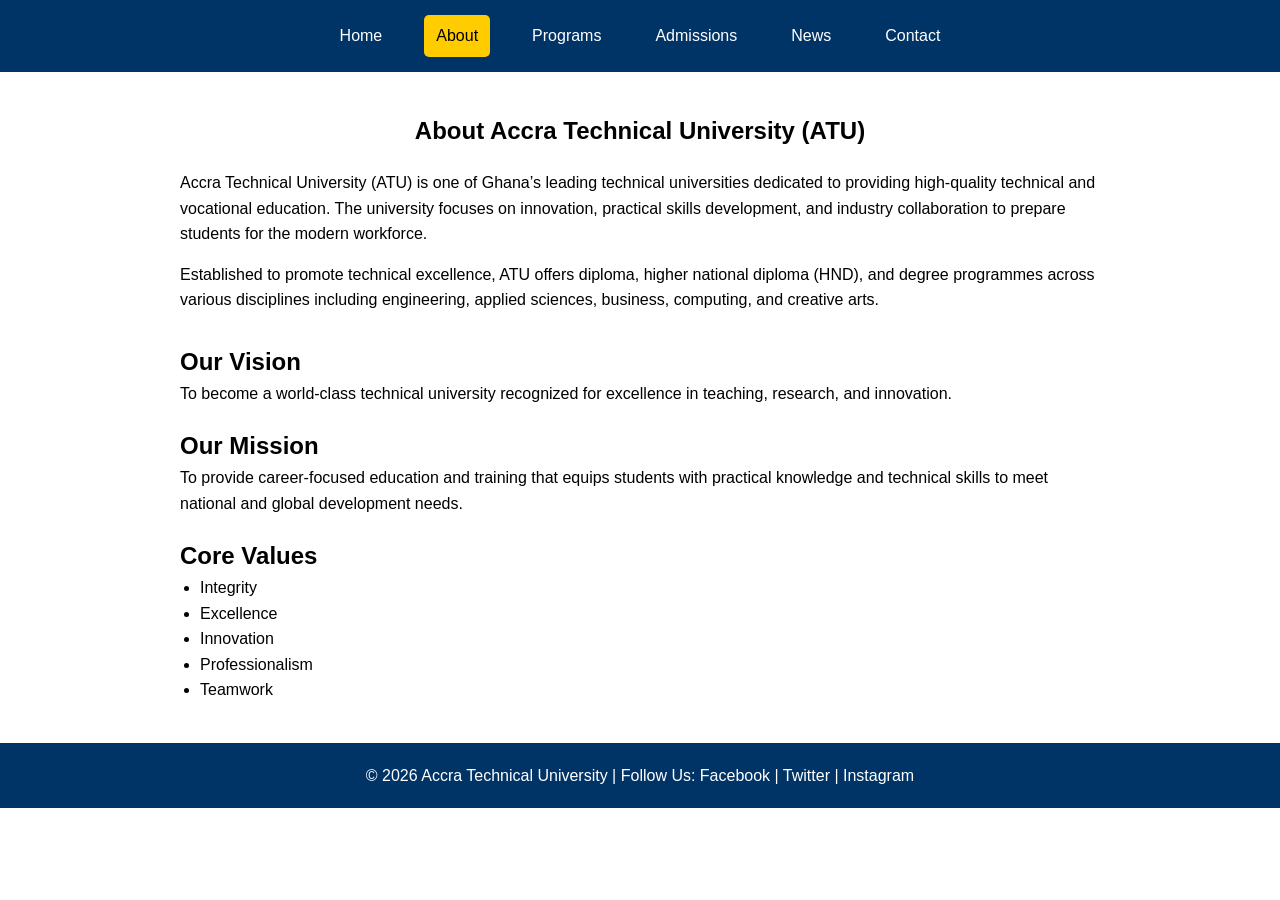
==== about.html @ e80a1d53 "Initial commit: ATU Web Project" ====
<!DOCTYPE html>
<html lang="en">
<head>
    <meta charset="UTF-8">
    <title>About ATU</title>
    <link rel="stylesheet" href="css/style.css">
</head>
<body>

<!-- ================= NAVIGATION ================= -->
<nav>
    <a href="index.html">Home</a>
    <a href="about.html" class="active">About</a>
    <a href="programs.html">Programs</a>
    <a href="admission.html">Admissions</a>
    <a href="news.html">News</a>
    <a href="contact.html">Contact</a>
</nav>

<!-- ================= ABOUT SECTION ================= -->
<section style="padding:40px; max-width:1000px; margin:auto;">

    <h1 style="text-align:center; margin-bottom:20px;">
        About Accra Technical University (ATU)
    </h1>

    <p style="margin-bottom:15px;">
        Accra Technical University (ATU) is one of Ghana’s leading 
        technical universities dedicated to providing high-quality 
        technical and vocational education. The university focuses 
        on innovation, practical skills development, and industry 
        collaboration to prepare students for the modern workforce.
    </p>

    <p style="margin-bottom:15px;">
        Established to promote technical excellence, ATU offers 
        diploma, higher national diploma (HND), and degree programmes 
        across various disciplines including engineering, applied sciences, 
        business, computing, and creative arts.
    </p>

    <h2 style="margin-top:30px;">Our Vision</h2>
    <p style="margin-bottom:15px;">
        To become a world-class technical university recognized for 
        excellence in teaching, research, and innovation.
    </p>

    <h2 style="margin-top:20px;">Our Mission</h2>
    <p style="margin-bottom:15px;">
        To provide career-focused education and training that 
        equips students with practical knowledge and technical skills 
        to meet national and global development needs.
    </p>

    <h2 style="margin-top:20px;">Core Values</h2>
    <ul style="margin-left:20px;">
        <li>Integrity</li>
        <li>Excellence</li>
        <li>Innovation</li>
        <li>Professionalism</li>
        <li>Teamwork</li>
    </ul>

</section>

<!-- ================= FOOTER ================= -->
<footer>
    <p>© 2026 Accra Technical University | Follow Us: Facebook | Twitter | Instagram</p>
</footer>

<script src="js/script.js"></script>

</body>
</html>
---- css/style.css ----
* {
    margin: 0;
    padding: 0;
    box-sizing: border-box;
    font-family: Arial, sans-serif;
  }
  
  body {
    line-height: 1.6;
  }

  .university-header {
    text-align: center;       
    color: #0d4075;           
    font-size: 2rem;         
    font-weight: bold;        
    margin: 15px 0;           
    font-family: Arial, sans-serif; 
    margin-bottom: 0px;
  }

  .university-motto {
    text-align: center;       
    color: #333;              
    font-size: 1.2rem;        
    font-style: italic;       
    margin-bottom: 20px;      
    font-family: Georgia, serif; 
    color: #ffcc00;
  
  }
  
  /* NAVIGATION */
  nav {
    background: #003366;
    padding: 15px;
    display: flex;
    justify-content: center;
    flex-wrap: wrap;
  }
  
  nav a {
    color: white;
    text-decoration: none;
    margin: 0 15px;
    padding: 8px 12px;
  }
  
  nav a.active,
  nav a:hover {
    background: #ffcc00;
    color: black;
    border-radius: 5px;
  }

  .navbar {
    display: flex;
    align-items: center;
    justify-content: space-between;  /* left logo, links container, right logo */
    padding: 10px 20px;
    background-color: #FFD;          /* example background */
    box-shadow: 0 2px 6px rgba(0,0,0,0.1);
  }
  
  
  .nav-logo {
    height: 50px;              /* size of the logo */
    pointer-events: none;      /* prevents hover/click effects */
  }

  
  /* HERO */
  /* Container */
.hero-slider {
  position: relative;
  width: 100%;
  height: 500px;           /* adjust as needed */
  overflow: hidden;
}

/* All slides stacked on top of each other */
.slide {
  position: absolute;
  width: 100%;
  height: 100%;
  opacity: 0;
  transition: opacity 2s ease-in-out;  /* smooth fade */
}

/* The active slide is visible */
.slide.active {
  opacity: 1;
  z-index: 1;
}

.slide img {
  width: 100%;
  height: 100%;
  object-fit: cover;
}

.slide.active {
    display: block;
}
.slide-text {
  position: absolute;
  top: 50%;
  left: 50%;
  transform: translate(-50%, -40%);
  
  padding: 20px 35px;  
  border-radius: 15px;

  background: rgba(255, 255, 255, 0.12);
  backdrop-filter: blur(12px);
  -webkit-backdrop-filter: blur(12px);

  border: 1px solid rgba(255, 255, 255, 0.25);

  box-shadow: 0 6px 20px rgba(0, 0, 0, 0.20);

  text-align: center;
  color: #fff;

  width: fit-content;        
  max-width: 80%;            
}
.slide-text {
  position: absolute;
  top: 50%;
  left: 50%;
  transform: translate(-50%, -40%);
  
  padding: 20px 35px;  
  border-radius: 15px;

  background: rgba(255, 255, 255, 0.12);
  backdrop-filter: blur(12px);
  -webkit-backdrop-filter: blur(12px);

  border: 1px solid rgba(255, 255, 255, 0.25);

  box-shadow: 0 6px 20px rgba(0, 0, 0, 0.20);

  text-align: center;
  color: #0d4075; 
  width: fit-content;        
  max-width: 80%;            
}

.slide-text h1 {
  font-size: 3rem;
  font-weight: 800;
  letter-spacing: 3px;
  text-transform: uppercase;
  margin: 0;
}


@media (max-width: 768px) {
  .slide-text {
      padding: 20px 30px;
  }

  .slide-text h1 {
      font-size: 1.6rem;
  }
}
.next-btn {
    position: absolute;
    top: 50%;
    right: 20px;
    transform: translateY(-50%);
    background: rgba(0,0,0,0.5);
    border: none;
    color: white;
    font-size: 2rem;
    padding: 10px 15px;
    cursor: pointer;
}

.next-btn:hover {
    background: gold;
    color: black;
}
  
  /* CARDS */
  .cards {
    display: grid;
    grid-template-columns: repeat(auto-fit, minmax(250px,1fr));
    gap: 20px;
    padding: 40px;
  }
  
  .card {
    background: #f4f4f4;
    padding: 20px;
    border-radius: 8px;
    text-align: center;
  }
  
  /* FOOTER */
  footer {
    background: #003366;
    color: white;
    text-align: center;
    padding: 20px;
  }
  
  /* FORM */
  form {
    max-width: 500px;
    margin: 30px auto;
    padding: 20px;
  }
  
  input, select, textarea {
    width: 100%;
    padding: 8px;
    margin: 5px 0;
  }
  
  button {
    padding: 10px;
    background: #003366;
    color: white;
    border: none;
    cursor: pointer;
  }
  
  .error {
    color: red;
    font-size: 14px;
  }
  
  .success {
    color: green;
    text-align: center;
    margin-top: 10px;
  }
  
  /* TABLE */
  table {
    width: 90%;
    margin: 20px auto;
    border-collapse: collapse;
  }
  
  th, td {
    border: 1px solid #ccc;
    padding: 10px;
    text-align: center;
  }
  
  /* NEWS */
  .news-container {
    display: grid;
    grid-template-columns: repeat(auto-fit, minmax(250px,1fr));
    gap: 20px;
    padding: 20px;
  }
  
  .news-card {
    border: 1px solid #ccc;
    padding: 15px;
    border-radius: 5px;
  }
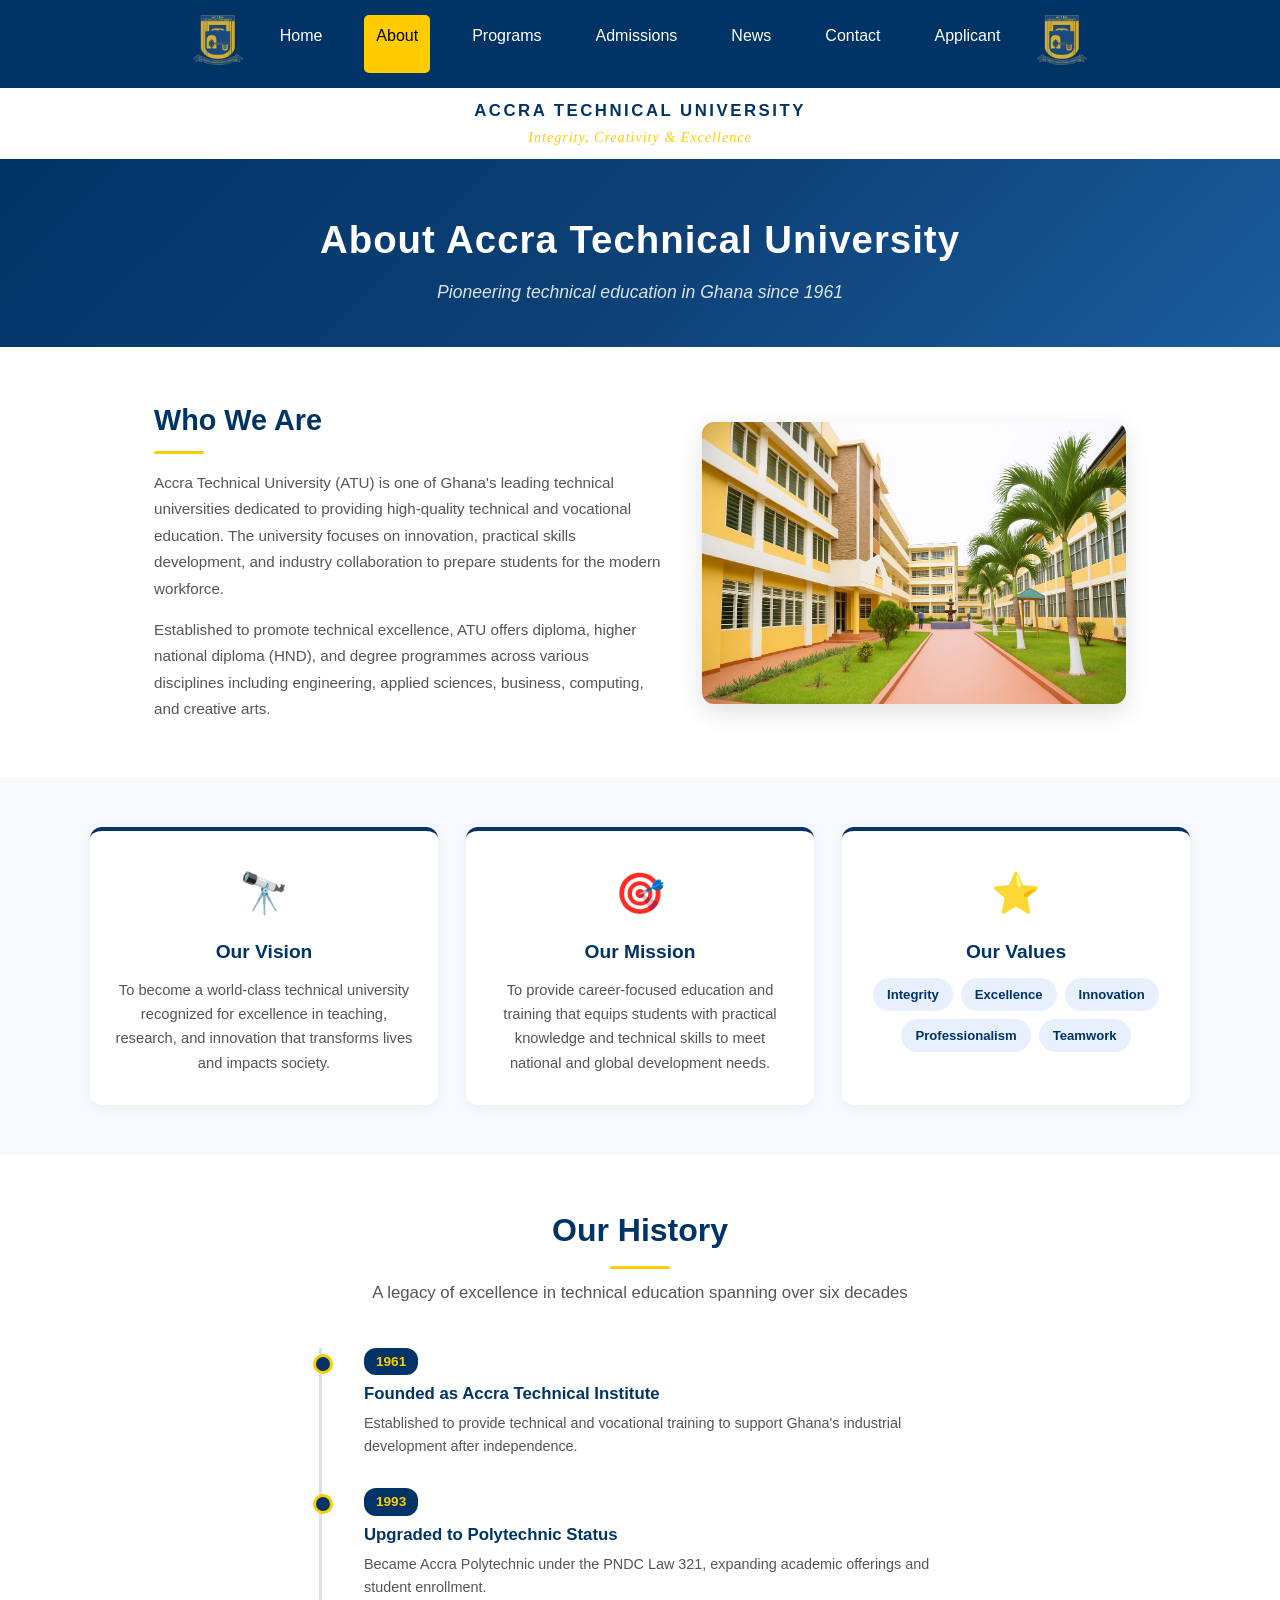
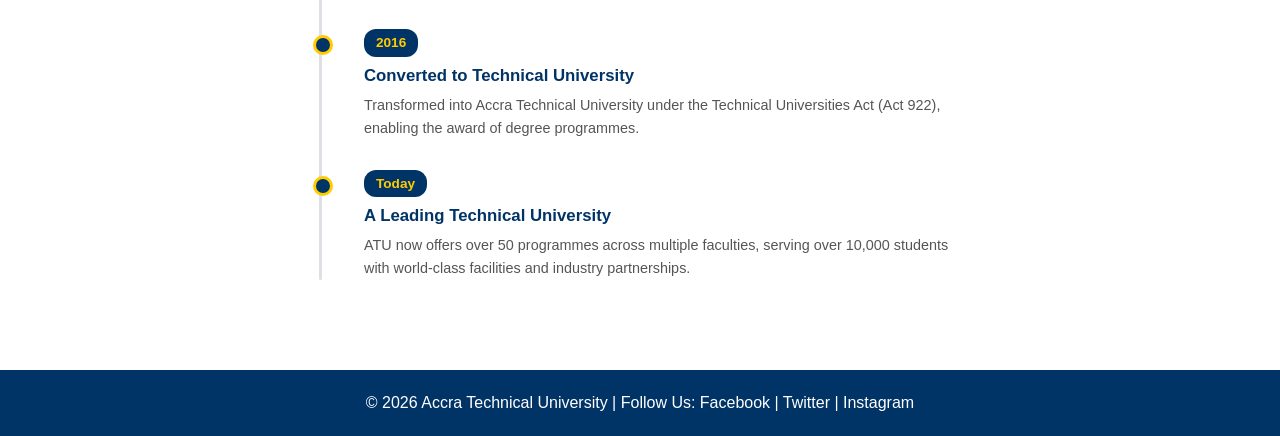
==== commit f91741b9: "Redesign: about, programs, news, applicant, index pages with modern UI" ====
--- a/about.html
+++ b/about.html
@@ -1,4 +1,4 @@
-<!DOCTYPE html>
+﻿<!DOCTYPE html>
 <html lang="en">
 <head>
     <meta charset="UTF-8">
@@ -9,66 +9,117 @@
 
 <!-- ================= NAVIGATION ================= -->
 <nav>
+    <a href="index.html">
+        <img src="images/Atu_logo.png" alt="ATU Logo" class="nav-logo">
+    </a>
     <a href="index.html">Home</a>
     <a href="about.html" class="active">About</a>
     <a href="programs.html">Programs</a>
-    <a href="admission.html">Admissions</a>
+    <a href="admissions.html">Admissions</a>
     <a href="news.html">News</a>
     <a href="contact.html">Contact</a>
+    <a href="applicant.html">Applicant</a>
+    <a href="index.html">
+        <img src="images/Atu_logo.png" alt="ATU Logo" class="nav-logo">
+    </a>
 </nav>
 
-<!-- ================= ABOUT SECTION ================= -->
-<section style="padding:40px; max-width:1000px; margin:auto;">
+<!-- University Header Strip -->
+<div class="university-strip">
+    <span class="uni-name">ACCRA TECHNICAL UNIVERSITY</span>
+    <span class="uni-motto">Integrity, Creativity &amp; Excellence</span>
+</div>
 
-    <h1 style="text-align:center; margin-bottom:20px;">
-        About Accra Technical University (ATU)
-    </h1>
+<!-- ================= PAGE BANNER ================= -->
+<section class="page-banner">
+    <h1>About Accra Technical University</h1>
+    <p>Pioneering technical education in Ghana since 1961</p>
+</section>
 
-    <p style="margin-bottom:15px;">
-        Accra Technical University (ATU) is one of Ghana’s leading 
-        technical universities dedicated to providing high-quality 
-        technical and vocational education. The university focuses 
-        on innovation, practical skills development, and industry 
-        collaboration to prepare students for the modern workforce.
-    </p>
+<!-- ================= ABOUT INTRO ================= -->
+<section class="about-intro">
+    <div class="about-intro-content">
+        <div class="about-text">
+            <h2>Who We Are</h2>
+            <p>Accra Technical University (ATU) is one of Ghana's leading technical universities dedicated to providing high-quality technical and vocational education. The university focuses on innovation, practical skills development, and industry collaboration to prepare students for the modern workforce.</p>
+            <p>Established to promote technical excellence, ATU offers diploma, higher national diploma (HND), and degree programmes across various disciplines including engineering, applied sciences, business, computing, and creative arts.</p>
+        </div>
+        <div class="about-image">
+            <img src="images/ATU administration.jpg" alt="ATU Campus">
+        </div>
+    </div>
+</section>
 
-    <p style="margin-bottom:15px;">
-        Established to promote technical excellence, ATU offers 
-        diploma, higher national diploma (HND), and degree programmes 
-        across various disciplines including engineering, applied sciences, 
-        business, computing, and creative arts.
-    </p>
+<!-- ================= VISION, MISSION, VALUES ================= -->
+<section class="vmv-section">
+    <div class="vmv-grid">
+        <div class="vmv-card">
+            <div class="vmv-icon">&#x1F52D;</div>
+            <h3>Our Vision</h3>
+            <p>To become a world-class technical university recognized for excellence in teaching, research, and innovation that transforms lives and impacts society.</p>
+        </div>
+        <div class="vmv-card">
+            <div class="vmv-icon">&#x1F3AF;</div>
+            <h3>Our Mission</h3>
+            <p>To provide career-focused education and training that equips students with practical knowledge and technical skills to meet national and global development needs.</p>
+        </div>
+        <div class="vmv-card">
+            <div class="vmv-icon">&#x2B50;</div>
+            <h3>Our Values</h3>
+            <div class="values-list">
+                <span class="value-tag">Integrity</span>
+                <span class="value-tag">Excellence</span>
+                <span class="value-tag">Innovation</span>
+                <span class="value-tag">Professionalism</span>
+                <span class="value-tag">Teamwork</span>
+            </div>
+        </div>
+    </div>
+</section>
 
-    <h2 style="margin-top:30px;">Our Vision</h2>
-    <p style="margin-bottom:15px;">
-        To become a world-class technical university recognized for 
-        excellence in teaching, research, and innovation.
-    </p>
-
-    <h2 style="margin-top:20px;">Our Mission</h2>
-    <p style="margin-bottom:15px;">
-        To provide career-focused education and training that 
-        equips students with practical knowledge and technical skills 
-        to meet national and global development needs.
-    </p>
-
-    <h2 style="margin-top:20px;">Core Values</h2>
-    <ul style="margin-left:20px;">
-        <li>Integrity</li>
-        <li>Excellence</li>
-        <li>Innovation</li>
-        <li>Professionalism</li>
-        <li>Teamwork</li>
-    </ul>
-
+<!-- ================= HISTORY TIMELINE ================= -->
+<section class="history-section">
+    <div class="section-header">
+        <h2>Our History</h2>
+        <p>A legacy of excellence in technical education spanning over six decades</p>
+    </div>
+    <div class="timeline">
+        <div class="timeline-item">
+            <div class="timeline-year">1961</div>
+            <div class="timeline-content">
+                <h4>Founded as Accra Technical Institute</h4>
+                <p>Established to provide technical and vocational training to support Ghana's industrial development after independence.</p>
+            </div>
+        </div>
+        <div class="timeline-item">
+            <div class="timeline-year">1993</div>
+            <div class="timeline-content">
+                <h4>Upgraded to Polytechnic Status</h4>
+                <p>Became Accra Polytechnic under the PNDC Law 321, expanding academic offerings and student enrollment.</p>
+            </div>
+        </div>
+        <div class="timeline-item">
+            <div class="timeline-year">2016</div>
+            <div class="timeline-content">
+                <h4>Converted to Technical University</h4>
+                <p>Transformed into Accra Technical University under the Technical Universities Act (Act 922), enabling the award of degree programmes.</p>
+            </div>
+        </div>
+        <div class="timeline-item">
+            <div class="timeline-year">Today</div>
+            <div class="timeline-content">
+                <h4>A Leading Technical University</h4>
+                <p>ATU now offers over 50 programmes across multiple faculties, serving over 10,000 students with world-class facilities and industry partnerships.</p>
+            </div>
+        </div>
+    </div>
 </section>
 
 <!-- ================= FOOTER ================= -->
 <footer>
-    <p>© 2026 Accra Technical University | Follow Us: Facebook | Twitter | Instagram</p>
+    <p>&copy; 2026 Accra Technical University | Follow Us: Facebook | Twitter | Instagram</p>
 </footer>
 
-<script src="js/script.js"></script>
-
+<script src="js/main.js"></script>
 </body>
-</html>
+</html>
--- a/css/style.css
+++ b/css/style.css
@@ -9,25 +9,55 @@
     line-height: 1.6;
   }
 
-  .university-header {
-    text-align: center;       
-    color: #0d4075;           
-    font-size: 2rem;         
-    font-weight: bold;        
-    margin: 15px 0;           
-    font-family: Arial, sans-serif; 
-    margin-bottom: 0px;
-  }
-
-  .university-motto {
-    text-align: center;       
-    color: #333;              
-    font-size: 1.2rem;        
-    font-style: italic;       
-    margin-bottom: 20px;      
-    font-family: Georgia, serif; 
+  /* UNIVERSITY STRIP */
+  .university-strip {
+    display: flex;
+    flex-direction: column;
+    align-items: center;
+    justify-content: center;
+    gap: 2px;
+    background: #ffffff;
+    padding: 10px 20px;
+  }
+
+  .uni-name {
+    color: #003366;
+    font-size: 1.05rem;
+    font-weight: 700;
+    letter-spacing: 2.5px;
+    text-transform: uppercase;
+    font-family: Arial, sans-serif;
+  }
+
+  .uni-divider {
     color: #ffcc00;
-  
+    font-size: 1.1rem;
+    opacity: 0.6;
+  }
+
+  .uni-motto {
+    color: #ffcc00;
+    font-size: 0.88rem;
+    font-style: italic;
+    letter-spacing: 1px;
+    font-family: Georgia, serif;
+  }
+
+  @media (max-width: 520px) {
+    .university-strip {
+      flex-direction: column;
+      gap: 2px;
+      padding: 8px 12px;
+    }
+    .uni-divider {
+      display: none;
+    }
+    .uni-name {
+      font-size: 0.9rem;
+    }
+    .uni-motto {
+      font-size: 0.78rem;
+    }
   }
   
   /* NAVIGATION */
@@ -51,6 +81,14 @@
     background: #ffcc00;
     color: black;
     border-radius: 5px;
+  }
+
+  nav a:has(.nav-logo),
+  nav a:has(.nav-logo):hover,
+  nav a:has(.nav-logo).active {
+    background: none;
+    padding: 0;
+    margin: 0 10px;
   }
 
   .navbar {
@@ -184,19 +222,121 @@
     color: black;
 }
   
-  /* CARDS */
-  .cards {
+  /* ================= WHY CHOOSE ATU ================= */
+  .why-atu {
+    padding: 60px 5% 0;
+    max-width: 1200px;
+    margin: 0 auto;
+  }
+
+  .section-header {
+    text-align: center;
+    margin-bottom: 40px;
+  }
+
+  .section-header h2 {
+    font-size: 2rem;
+    color: #003366;
+    margin-bottom: 10px;
+    position: relative;
+    display: inline-block;
+  }
+
+  .section-header h2::after {
+    content: '';
+    display: block;
+    width: 60px;
+    height: 3px;
+    background: #ffcc00;
+    margin: 10px auto 0;
+    border-radius: 2px;
+  }
+
+  .section-header p {
+    color: #555;
+    font-size: 1.05rem;
+    max-width: 650px;
+    margin: 0 auto;
+    line-height: 1.7;
+  }
+
+  .why-grid {
     display: grid;
-    grid-template-columns: repeat(auto-fit, minmax(250px,1fr));
+    grid-template-columns: repeat(auto-fit, minmax(300px, 1fr));
+    gap: 28px;
+  }
+
+  .why-card {
+    background: #fff;
+    border: 1px solid #e8ecf1;
+    border-radius: 12px;
+    padding: 30px 24px;
+    text-align: center;
+    transition: transform 0.3s ease, box-shadow 0.3s ease;
+  }
+
+  .why-card:hover {
+    transform: translateY(-6px);
+    box-shadow: 0 10px 30px rgba(0, 51, 102, 0.12);
+    border-color: #ffcc00;
+  }
+
+  .why-icon {
+    font-size: 2.5rem;
+    margin-bottom: 14px;
+  }
+
+  .why-card h3 {
+    color: #003366;
+    font-size: 1.15rem;
+    margin-bottom: 10px;
+    font-weight: 700;
+  }
+
+  .why-card p {
+    color: #555;
+    font-size: 0.92rem;
+    line-height: 1.65;
+  }
+
+  /* Stats Bar */
+  .atu-stats-bar {
+    display: grid;
+    grid-template-columns: repeat(auto-fit, minmax(150px, 1fr));
     gap: 20px;
-    padding: 40px;
-  }
-  
-  .card {
-    background: #f4f4f4;
-    padding: 20px;
-    border-radius: 8px;
-    text-align: center;
+    margin-top: 50px;
+    padding: 35px 20px;
+    background: linear-gradient(135deg, #003366 0%, #0d4075 100%);
+    border-radius: 14px;
+    text-align: center;
+  }
+
+  .atu-stat-num {
+    display: block;
+    font-size: 2rem;
+    font-weight: 800;
+    color: #ffcc00;
+  }
+
+  .atu-stat-label {
+    display: block;
+    font-size: 0.82rem;
+    color: rgba(255, 255, 255, 0.85);
+    margin-top: 4px;
+    text-transform: uppercase;
+    letter-spacing: 0.6px;
+  }
+
+  @media (max-width: 768px) {
+    .why-grid {
+      grid-template-columns: 1fr;
+    }
+    .section-header h2 {
+      font-size: 1.6rem;
+    }
+    .atu-stats-bar {
+      grid-template-columns: repeat(2, 1fr);
+    }
   }
   
   /* FOOTER */
@@ -265,4 +405,795 @@
     padding: 15px;
     border-radius: 5px;
   }
+  
+  /* ================= PAGE BANNER ================= */
+  .page-banner {
+    background: linear-gradient(135deg, #003366 0%, #0d4075 50%, #1a5c9e 100%);
+    color: white;
+    text-align: center;
+    padding: 50px 20px 40px;
+  }
+  
+  .page-banner h1 {
+    font-size: 2.4rem;
+    font-weight: 700;
+    margin-bottom: 8px;
+    letter-spacing: 1px;
+  }
+  
+  .page-banner p {
+    font-size: 1.1rem;
+    opacity: 0.85;
+    font-style: italic;
+  }
+  
+  /* ================= APPLICANT STATS ================= */
+  .applicant-stats {
+    display: grid;
+    grid-template-columns: repeat(auto-fit, minmax(160px, 1fr));
+    gap: 20px;
+    padding: 30px 5%;
+    max-width: 900px;
+    margin: -30px auto 0;
+    position: relative;
+    z-index: 2;
+  }
+  
+  .stat-card {
+    background: #fff;
+    border-radius: 12px;
+    padding: 22px 16px;
+    text-align: center;
+    box-shadow: 0 4px 15px rgba(0, 0, 0, 0.1);
+    transition: transform 0.25s ease, box-shadow 0.25s ease;
+  }
+  
+  .stat-card:hover {
+    transform: translateY(-4px);
+    box-shadow: 0 8px 25px rgba(0, 0, 0, 0.15);
+  }
+  
+  .stat-number {
+    display: block;
+    font-size: 2rem;
+    font-weight: 800;
+    color: #003366;
+  }
+  
+  .stat-label {
+    display: block;
+    font-size: 0.85rem;
+    color: #666;
+    margin-top: 4px;
+    text-transform: uppercase;
+    letter-spacing: 0.5px;
+  }
+  
+  /* ================= APPLICANT TOOLBAR ================= */
+  .applicant-toolbar {
+    display: flex;
+    flex-wrap: wrap;
+    align-items: center;
+    gap: 12px;
+    max-width: 1100px;
+    margin: 30px auto 0;
+    padding: 0 5%;
+  }
+  
+  .applicant-toolbar input[type="text"] {
+    flex: 1;
+    min-width: 200px;
+    padding: 12px 16px;
+    border: 2px solid #dde1e6;
+    border-radius: 8px;
+    font-size: 0.95rem;
+    transition: border-color 0.3s;
+    outline: none;
+  }
+  
+  .applicant-toolbar input[type="text"]:focus {
+    border-color: #003366;
+  }
+  
+  .applicant-toolbar select {
+    padding: 12px 16px;
+    border: 2px solid #dde1e6;
+    border-radius: 8px;
+    font-size: 0.95rem;
+    background: #fff;
+    cursor: pointer;
+    outline: none;
+    min-width: 170px;
+  }
+  
+  .applicant-toolbar select:focus {
+    border-color: #003366;
+  }
+  
+  .btn-export {
+    padding: 12px 20px;
+    background: #0d4075;
+    color: white;
+    border: none;
+    border-radius: 8px;
+    cursor: pointer;
+    font-size: 0.9rem;
+    font-weight: 600;
+    transition: background 0.3s;
+  }
+  
+  .btn-export:hover {
+    background: #003366;
+  }
+  
+  .btn-clear {
+    padding: 12px 20px;
+    background: #dc3545;
+    color: white;
+    border: none;
+    border-radius: 8px;
+    cursor: pointer;
+    font-size: 0.9rem;
+    font-weight: 600;
+    transition: background 0.3s;
+  }
+  
+  .btn-clear:hover {
+    background: #a71d2a;
+  }
+  
+  /* ================= APPLICANT TABLE ================= */
+  .applicant-table-wrapper {
+    max-width: 1100px;
+    margin: 25px auto 40px;
+    padding: 0 5%;
+  }
+  
+  .applicant-table {
+    width: 100%;
+    border-collapse: separate;
+    border-spacing: 0;
+    border-radius: 12px;
+    overflow: hidden;
+    box-shadow: 0 2px 12px rgba(0, 0, 0, 0.08);
+  }
+  
+  .applicant-table thead {
+    background: linear-gradient(135deg, #003366, #0d4075);
+  }
+  
+  .applicant-table thead th {
+    color: #fff;
+    padding: 14px 16px;
+    font-size: 0.85rem;
+    text-transform: uppercase;
+    letter-spacing: 0.8px;
+    font-weight: 600;
+    border: none;
+    text-align: left;
+  }
+  
+  .applicant-table thead th:first-child {
+    text-align: center;
+    width: 50px;
+  }
+
+  .applicant-table thead th:last-child {
+    text-align: center;
+    width: 100px;
+  }
+  
+  .applicant-table tbody tr {
+    transition: background 0.2s;
+  }
+  
+  .applicant-table tbody tr:nth-child(even) {
+    background: #f7f9fc;
+  }
+  
+  .applicant-table tbody tr:hover {
+    background: #e8f0fe;
+  }
+  
+  .applicant-table tbody td {
+    padding: 13px 16px;
+    font-size: 0.93rem;
+    color: #333;
+    border: none;
+    border-bottom: 1px solid #eee;
+    text-align: left;
+  }
+  
+  .applicant-table tbody td:first-child {
+    text-align: center;
+    font-weight: 600;
+    color: #003366;
+  }
+
+  .applicant-table tbody td:last-child {
+    text-align: center;
+  }
+  
+  .btn-delete {
+    padding: 6px 14px;
+    background: transparent;
+    color: #dc3545;
+    border: 2px solid #dc3545;
+    border-radius: 6px;
+    cursor: pointer;
+    font-size: 0.82rem;
+    font-weight: 600;
+    transition: all 0.25s ease;
+  }
+  
+  .btn-delete:hover {
+    background: #dc3545;
+    color: #fff;
+  }
+  
+  /* ================= EMPTY STATE ================= */
+  .empty-state {
+    text-align: center;
+    padding: 60px 20px;
+    display: none;
+  }
+  
+  .empty-state.visible {
+    display: block;
+  }
+  
+  .empty-icon {
+    font-size: 3.5rem;
+    margin-bottom: 12px;
+  }
+  
+  .empty-state h3 {
+    color: #003366;
+    font-size: 1.4rem;
+    margin-bottom: 8px;
+  }
+  
+  .empty-state p {
+    color: #777;
+    font-size: 0.95rem;
+  }
+  
+  .empty-state a {
+    color: #0d4075;
+    font-weight: 600;
+    text-decoration: underline;
+  }
+  
+  /* ================= RESPONSIVE ================= */
+  @media (max-width: 768px) {
+    .applicant-stats {
+      grid-template-columns: repeat(2, 1fr);
+      padding: 20px 4%;
+    }
+  
+    .applicant-toolbar {
+      flex-direction: column;
+    }
+  
+    .applicant-toolbar input[type="text"],
+    .applicant-toolbar select {
+      width: 100%;
+    }
+  
+    .applicant-table-wrapper {
+      overflow-x: auto;
+    }
+  
+    .page-banner h1 {
+      font-size: 1.8rem;
+    }
+  }
+
+  /* ================= ABOUT PAGE ================= */
+  .about-intro {
+    max-width: 1100px;
+    margin: 0 auto;
+    padding: 50px 5% 40px;
+  }
+
+  .about-intro-content {
+    display: grid;
+    grid-template-columns: 1.2fr 1fr;
+    gap: 40px;
+    align-items: center;
+  }
+
+  .about-text h2 {
+    color: #003366;
+    font-size: 1.8rem;
+    margin-bottom: 16px;
+    position: relative;
+  }
+
+  .about-text h2::after {
+    content: '';
+    display: block;
+    width: 50px;
+    height: 3px;
+    background: #ffcc00;
+    margin-top: 8px;
+    border-radius: 2px;
+  }
+
+  .about-text p {
+    color: #555;
+    font-size: 0.95rem;
+    line-height: 1.75;
+    margin-bottom: 14px;
+  }
+
+  .about-image img {
+    width: 100%;
+    border-radius: 12px;
+    box-shadow: 0 8px 25px rgba(0, 0, 0, 0.12);
+  }
+
+  @media (max-width: 768px) {
+    .about-intro-content {
+      grid-template-columns: 1fr;
+    }
+  }
+
+  /* Vision / Mission / Values */
+  .vmv-section {
+    background: #f7f9fc;
+    padding: 50px 5%;
+  }
+
+  .vmv-grid {
+    display: grid;
+    grid-template-columns: repeat(auto-fit, minmax(280px, 1fr));
+    gap: 28px;
+    max-width: 1100px;
+    margin: 0 auto;
+  }
+
+  .vmv-card {
+    background: #fff;
+    border-radius: 12px;
+    padding: 30px 24px;
+    text-align: center;
+    box-shadow: 0 2px 12px rgba(0,0,0,0.06);
+    border-top: 4px solid #003366;
+    transition: transform 0.3s, box-shadow 0.3s;
+  }
+
+  .vmv-card:hover {
+    transform: translateY(-5px);
+    box-shadow: 0 8px 25px rgba(0,0,0,0.1);
+  }
+
+  .vmv-icon {
+    font-size: 2.5rem;
+    margin-bottom: 12px;
+  }
+
+  .vmv-card h3 {
+    color: #003366;
+    font-size: 1.2rem;
+    margin-bottom: 10px;
+  }
+
+  .vmv-card p {
+    color: #555;
+    font-size: 0.92rem;
+    line-height: 1.65;
+  }
+
+  .values-list {
+    display: flex;
+    flex-wrap: wrap;
+    justify-content: center;
+    gap: 8px;
+    margin-top: 8px;
+  }
+
+  .value-tag {
+    background: #e8f0fe;
+    color: #003366;
+    padding: 6px 14px;
+    border-radius: 20px;
+    font-size: 0.82rem;
+    font-weight: 600;
+  }
+
+  /* History Timeline */
+  .history-section {
+    max-width: 800px;
+    margin: 0 auto;
+    padding: 50px 5% 60px;
+  }
+
+  .timeline {
+    position: relative;
+    margin-top: 30px;
+    padding-left: 40px;
+  }
+
+  .timeline::before {
+    content: '';
+    position: absolute;
+    left: 15px;
+    top: 0;
+    bottom: 0;
+    width: 3px;
+    background: #dde1e6;
+    border-radius: 2px;
+  }
+
+  .timeline-item {
+    position: relative;
+    margin-bottom: 30px;
+    padding-left: 20px;
+  }
+
+  .timeline-item::before {
+    content: '';
+    position: absolute;
+    left: -31px;
+    top: 6px;
+    width: 14px;
+    height: 14px;
+    background: #003366;
+    border: 3px solid #ffcc00;
+    border-radius: 50%;
+  }
+
+  .timeline-year {
+    font-size: 0.85rem;
+    font-weight: 700;
+    color: #ffcc00;
+    background: #003366;
+    display: inline-block;
+    padding: 3px 12px;
+    border-radius: 12px;
+    margin-bottom: 6px;
+  }
+
+  .timeline-content h4 {
+    color: #003366;
+    font-size: 1.05rem;
+    margin-bottom: 4px;
+  }
+
+  .timeline-content p {
+    color: #555;
+    font-size: 0.9rem;
+    line-height: 1.6;
+  }
+
+  /* ================= PROGRAMS PAGE ================= */
+  .prog-levels {
+    max-width: 1100px;
+    margin: 0 auto;
+    padding: 50px 5% 40px;
+  }
+
+  .levels-grid {
+    display: grid;
+    grid-template-columns: repeat(auto-fit, minmax(220px, 1fr));
+    gap: 24px;
+  }
+
+  .level-card {
+    background: #fff;
+    border: 1px solid #e8ecf1;
+    border-radius: 12px;
+    padding: 28px 20px;
+    text-align: center;
+    transition: transform 0.3s, box-shadow 0.3s, border-color 0.3s;
+  }
+
+  .level-card:hover {
+    transform: translateY(-5px);
+    box-shadow: 0 8px 25px rgba(0,51,102,0.1);
+    border-color: #ffcc00;
+  }
+
+  .level-icon {
+    font-size: 2.2rem;
+    margin-bottom: 12px;
+  }
+
+  .level-card h3 {
+    color: #003366;
+    font-size: 1.05rem;
+    margin-bottom: 8px;
+  }
+
+  .level-card p {
+    color: #666;
+    font-size: 0.88rem;
+    line-height: 1.6;
+  }
+
+  /* Schools Section */
+  .schools-section {
+    background: #f7f9fc;
+    padding: 50px 5%;
+  }
+
+  .schools-grid {
+    display: grid;
+    grid-template-columns: repeat(auto-fit, minmax(300px, 1fr));
+    gap: 28px;
+    max-width: 1200px;
+    margin: 0 auto;
+  }
+
+  .school-card {
+    background: #fff;
+    border-radius: 12px;
+    overflow: hidden;
+    box-shadow: 0 2px 12px rgba(0,0,0,0.06);
+    transition: transform 0.3s, box-shadow 0.3s;
+  }
+
+  .school-card:hover {
+    transform: translateY(-5px);
+    box-shadow: 0 8px 25px rgba(0,0,0,0.12);
+  }
+
+  .school-header {
+    padding: 20px;
+    display: flex;
+    align-items: center;
+    gap: 12px;
+  }
+
+  .school-header.engineering { background: linear-gradient(135deg, #003366, #0d4075); }
+  .school-header.sciences { background: linear-gradient(135deg, #1a6b3c, #228b22); }
+  .school-header.business { background: linear-gradient(135deg, #8b4513, #a0522d); }
+  .school-header.arts { background: linear-gradient(135deg, #6a1b9a, #8e24aa); }
+
+  .school-icon {
+    font-size: 1.8rem;
+  }
+
+  .school-header h3 {
+    color: #fff;
+    font-size: 1.05rem;
+    font-weight: 700;
+  }
+
+  .school-body {
+    padding: 20px;
+  }
+
+  .school-body > p {
+    color: #666;
+    font-size: 0.88rem;
+    line-height: 1.6;
+    margin-bottom: 14px;
+  }
+
+  .prog-list {
+    list-style: none;
+    padding: 0;
+    margin: 0;
+  }
+
+  .prog-list li {
+    padding: 8px 0;
+    border-bottom: 1px solid #f0f0f0;
+    font-size: 0.9rem;
+    color: #333;
+    display: flex;
+    align-items: center;
+    gap: 8px;
+  }
+
+  .prog-list li:last-child {
+    border-bottom: none;
+  }
+
+  .prog-badge {
+    background: #003366;
+    color: #fff;
+    padding: 2px 8px;
+    border-radius: 4px;
+    font-size: 0.7rem;
+    font-weight: 700;
+    flex-shrink: 0;
+  }
+
+  /* Programs CTA */
+  .prog-cta {
+    text-align: center;
+    padding: 50px 20px;
+    background: linear-gradient(135deg, #003366 0%, #0d4075 100%);
+    color: #fff;
+  }
+
+  .prog-cta h2 {
+    font-size: 1.8rem;
+    margin-bottom: 10px;
+  }
+
+  .prog-cta p {
+    font-size: 1rem;
+    opacity: 0.85;
+    margin-bottom: 24px;
+  }
+
+  .cta-btn {
+    display: inline-block;
+    padding: 14px 32px;
+    background: #ffcc00;
+    color: #003366;
+    font-weight: 700;
+    font-size: 1rem;
+    text-decoration: none;
+    border-radius: 8px;
+    transition: background 0.3s, transform 0.2s;
+  }
+
+  .cta-btn:hover {
+    background: #ffd633;
+    transform: translateY(-2px);
+  }
+
+  @media (max-width: 768px) {
+    .schools-grid {
+      grid-template-columns: 1fr;
+    }
+    .levels-grid {
+      grid-template-columns: repeat(2, 1fr);
+    }
+  }
+
+  /* ================= NEWS PAGE ================= */
+  .news-filter-bar {
+    display: flex;
+    justify-content: center;
+    align-items: center;
+    gap: 10px;
+    padding: 24px 20px;
+    flex-wrap: wrap;
+    background: #f7f9fc;
+    border-bottom: 1px solid #e8ecf1;
+  }
+
+  .filter-label {
+    font-weight: 600;
+    color: #003366;
+    font-size: 0.9rem;
+  }
+
+  .filter-btn {
+    padding: 8px 18px;
+    border: 2px solid #dde1e6;
+    background: #fff;
+    border-radius: 20px;
+    font-size: 0.85rem;
+    font-weight: 600;
+    cursor: pointer;
+    transition: all 0.25s;
+    color: #555;
+  }
+
+  .filter-btn:hover,
+  .filter-btn.active {
+    background: #003366;
+    color: #fff;
+    border-color: #003366;
+  }
+
+  .news-grid {
+    display: grid;
+    grid-template-columns: repeat(auto-fit, minmax(340px, 1fr));
+    gap: 24px;
+    max-width: 1200px;
+    margin: 0 auto;
+    padding: 40px 5%;
+  }
+
+  .news-item {
+    background: #fff;
+    border-radius: 12px;
+    padding: 24px;
+    box-shadow: 0 2px 12px rgba(0,0,0,0.06);
+    border-left: 4px solid #dde1e6;
+    display: flex;
+    gap: 18px;
+    transition: transform 0.3s, box-shadow 0.3s, border-color 0.3s;
+    position: relative;
+  }
+
+  .news-item:hover {
+    transform: translateY(-4px);
+    box-shadow: 0 8px 25px rgba(0,0,0,0.1);
+    border-left-color: #003366;
+  }
+
+  .news-item.featured {
+    grid-column: 1 / -1;
+    border-left-color: #ffcc00;
+    background: linear-gradient(135deg, #fffef5, #fff);
+  }
+
+  .news-badge {
+    position: absolute;
+    top: 12px;
+    right: 12px;
+    background: #ffcc00;
+    color: #003366;
+    font-size: 0.72rem;
+    font-weight: 700;
+    padding: 3px 10px;
+    border-radius: 10px;
+    text-transform: uppercase;
+    letter-spacing: 0.5px;
+  }
+
+  .news-date {
+    display: flex;
+    flex-direction: column;
+    align-items: center;
+    justify-content: center;
+    min-width: 60px;
+    flex-shrink: 0;
+  }
+
+  .date-day {
+    font-size: 1.8rem;
+    font-weight: 800;
+    color: #003366;
+    line-height: 1;
+  }
+
+  .date-month {
+    font-size: 0.72rem;
+    color: #888;
+    text-transform: uppercase;
+    letter-spacing: 0.5px;
+  }
+
+  .news-tag {
+    display: inline-block;
+    padding: 3px 10px;
+    border-radius: 12px;
+    font-size: 0.72rem;
+    font-weight: 600;
+    text-transform: uppercase;
+    letter-spacing: 0.5px;
+    margin-bottom: 8px;
+  }
+
+  .news-tag.academics { background: #e8f0fe; color: #003366; }
+  .news-tag.events { background: #fef3e0; color: #e65100; }
+  .news-tag.sports { background: #e8f5e9; color: #1b5e20; }
+  .news-tag.admissions { background: #fce4ec; color: #b71c1c; }
+
+  .news-content h3 {
+    color: #222;
+    font-size: 1.05rem;
+    margin-bottom: 8px;
+    line-height: 1.4;
+  }
+
+  .news-content p {
+    color: #666;
+    font-size: 0.88rem;
+    line-height: 1.65;
+  }
+
+  @media (max-width: 768px) {
+    .news-grid {
+      grid-template-columns: 1fr;
+    }
+    .news-item {
+      flex-direction: column;
+      gap: 12px;
+    }
+    .news-date {
+      flex-direction: row;
+      gap: 6px;
+    }
+  }
   
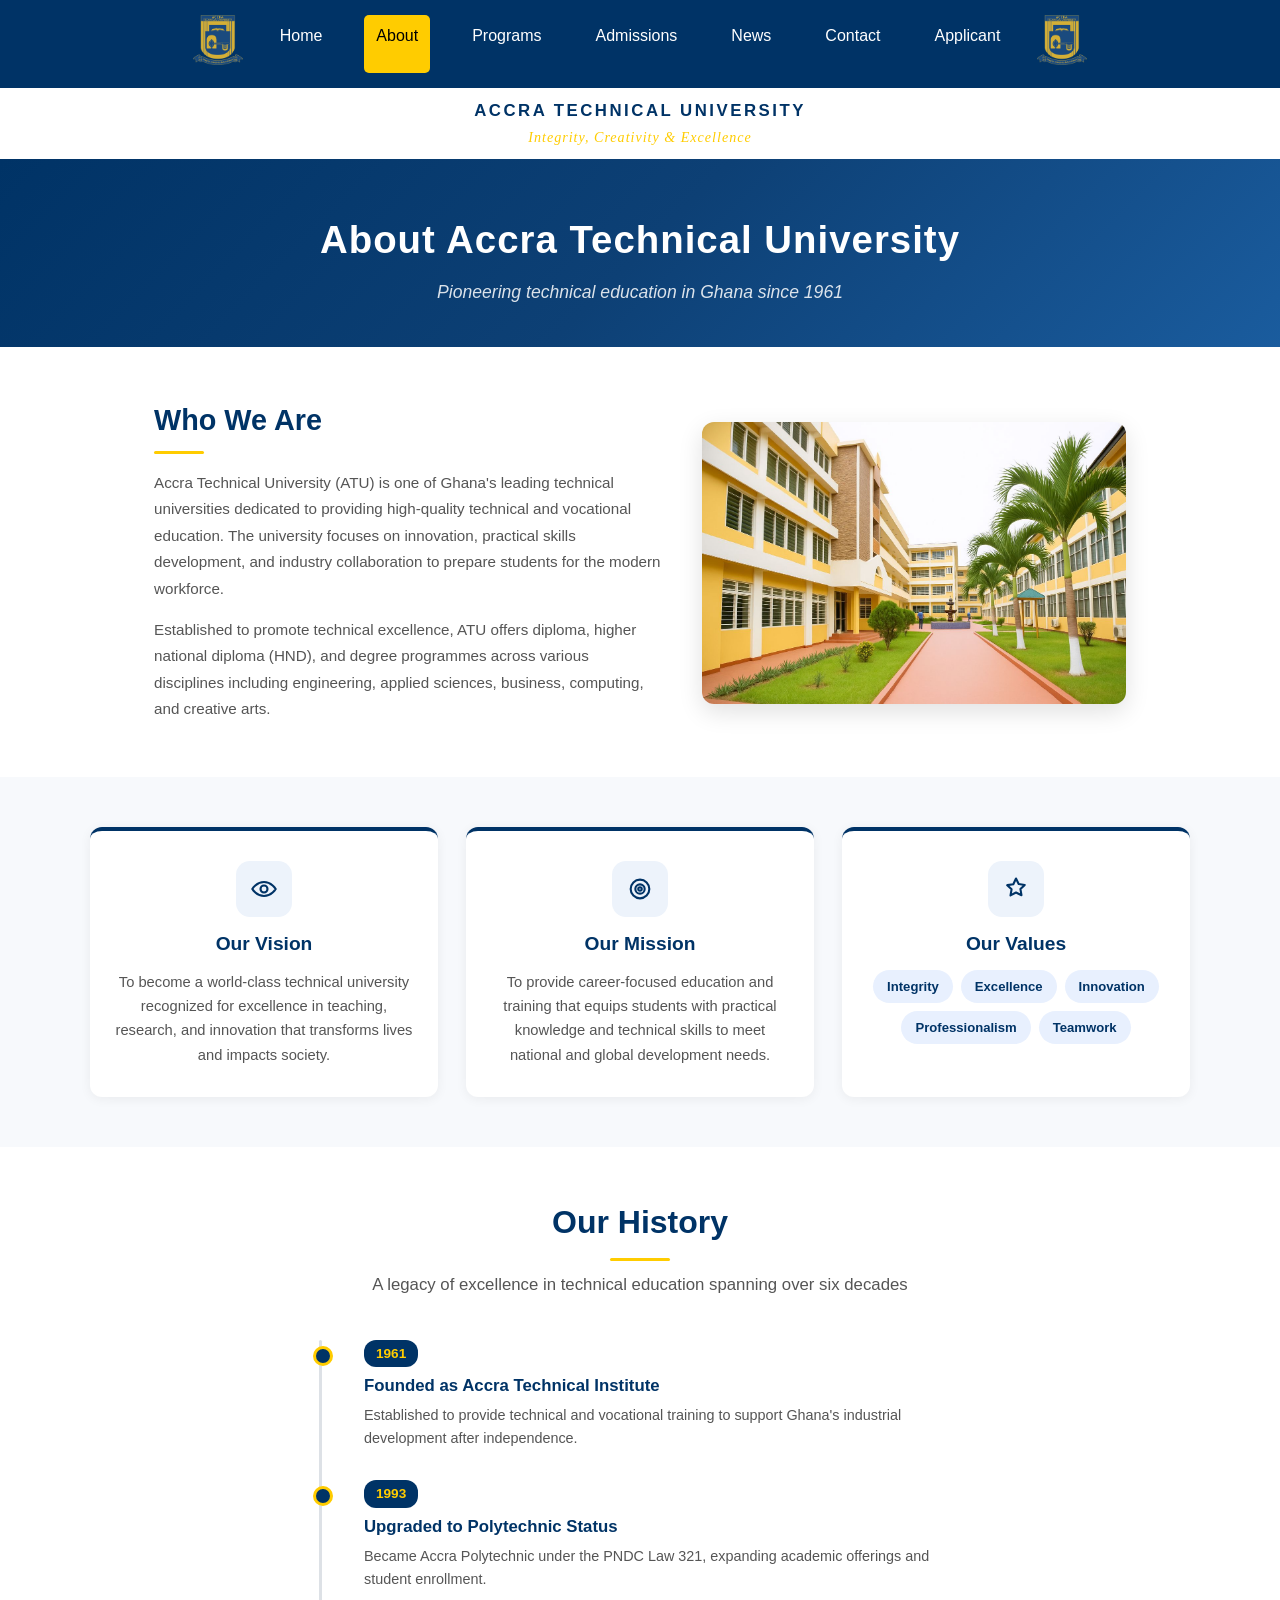
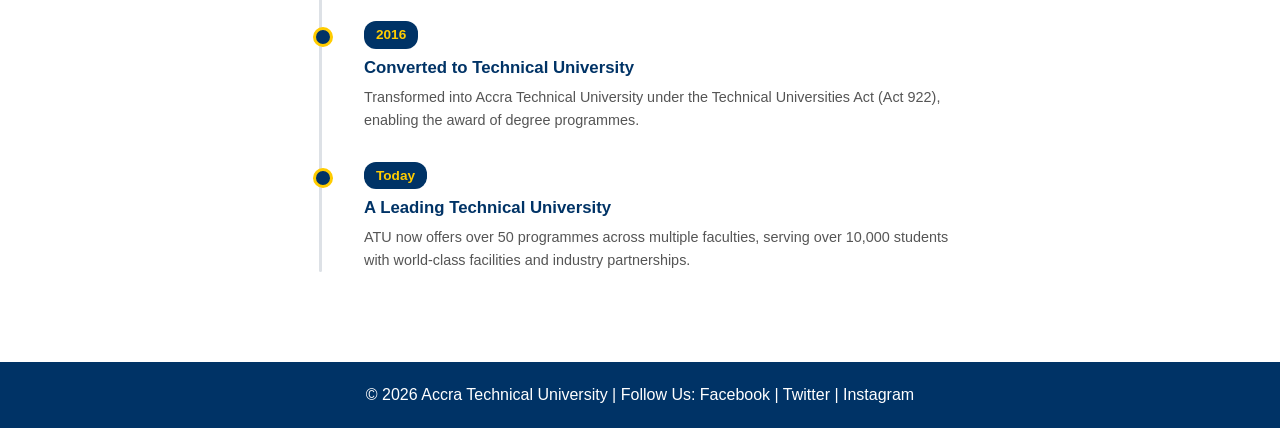
==== commit ae8f4c65: "Replace emoji icons with SVG logo-style icons" ====
--- a/about.html
+++ b/about.html
@@ -54,17 +54,32 @@
 <section class="vmv-section">
     <div class="vmv-grid">
         <div class="vmv-card">
-            <div class="vmv-icon">&#x1F52D;</div>
+            <div class="vmv-icon" aria-hidden="true">
+                <svg viewBox="0 0 24 24" fill="none">
+                    <path d="M2 12s3.5-6 10-6 10 6 10 6-3.5 6-10 6-10-6-10-6z"/>
+                    <circle cx="12" cy="12" r="3"/>
+                </svg>
+            </div>
             <h3>Our Vision</h3>
             <p>To become a world-class technical university recognized for excellence in teaching, research, and innovation that transforms lives and impacts society.</p>
         </div>
         <div class="vmv-card">
-            <div class="vmv-icon">&#x1F3AF;</div>
+            <div class="vmv-icon" aria-hidden="true">
+                <svg viewBox="0 0 24 24" fill="none">
+                    <circle cx="12" cy="12" r="8"/>
+                    <circle cx="12" cy="12" r="4"/>
+                    <circle cx="12" cy="12" r="1.5"/>
+                </svg>
+            </div>
             <h3>Our Mission</h3>
             <p>To provide career-focused education and training that equips students with practical knowledge and technical skills to meet national and global development needs.</p>
         </div>
         <div class="vmv-card">
-            <div class="vmv-icon">&#x2B50;</div>
+            <div class="vmv-icon" aria-hidden="true">
+                <svg viewBox="0 0 24 24" fill="none">
+                    <path d="M12 3l2.3 4.7 5.2.8-3.7 3.6.9 5.2L12 15l-4.7 2.5.9-5.2-3.7-3.6 5.2-.8L12 3z" stroke-linejoin="round"/>
+                </svg>
+            </div>
             <h3>Our Values</h3>
             <div class="values-list">
                 <span class="value-tag">Integrity</span>
--- a/css/style.css
+++ b/css/style.css
@@ -282,8 +282,22 @@
   }
 
   .why-icon {
-    font-size: 2.5rem;
-    margin-bottom: 14px;
+    width: 56px;
+    height: 56px;
+    margin: 0 auto 14px;
+    border-radius: 14px;
+    background: #edf3fb;
+    color: #003366;
+    display: flex;
+    align-items: center;
+    justify-content: center;
+  }
+
+  .why-icon svg {
+    width: 28px;
+    height: 28px;
+    stroke: currentColor;
+    stroke-width: 1.8;
   }
 
   .why-card h3 {
@@ -643,8 +657,22 @@
   }
   
   .empty-icon {
-    font-size: 3.5rem;
-    margin-bottom: 12px;
+    width: 62px;
+    height: 62px;
+    margin: 0 auto 12px;
+    border-radius: 16px;
+    background: #edf3fb;
+    color: #003366;
+    display: flex;
+    align-items: center;
+    justify-content: center;
+  }
+
+  .empty-icon svg {
+    width: 30px;
+    height: 30px;
+    stroke: currentColor;
+    stroke-width: 1.8;
   }
   
   .empty-state h3 {
@@ -769,8 +797,22 @@
   }
 
   .vmv-icon {
-    font-size: 2.5rem;
-    margin-bottom: 12px;
+    width: 56px;
+    height: 56px;
+    margin: 0 auto 12px;
+    border-radius: 14px;
+    background: #edf3fb;
+    color: #003366;
+    display: flex;
+    align-items: center;
+    justify-content: center;
+  }
+
+  .vmv-icon svg {
+    width: 28px;
+    height: 28px;
+    stroke: currentColor;
+    stroke-width: 1.8;
   }
 
   .vmv-card h3 {
@@ -896,8 +938,22 @@
   }
 
   .level-icon {
-    font-size: 2.2rem;
-    margin-bottom: 12px;
+    width: 54px;
+    height: 54px;
+    margin: 0 auto 12px;
+    border-radius: 14px;
+    background: #edf3fb;
+    color: #003366;
+    display: flex;
+    align-items: center;
+    justify-content: center;
+  }
+
+  .level-icon svg {
+    width: 27px;
+    height: 27px;
+    stroke: currentColor;
+    stroke-width: 1.8;
   }
 
   .level-card h3 {
@@ -952,7 +1008,22 @@
   .school-header.arts { background: linear-gradient(135deg, #6a1b9a, #8e24aa); }
 
   .school-icon {
-    font-size: 1.8rem;
+    width: 42px;
+    height: 42px;
+    border-radius: 10px;
+    background: rgba(255,255,255,0.15);
+    color: #fff;
+    display: flex;
+    align-items: center;
+    justify-content: center;
+    flex-shrink: 0;
+  }
+
+  .school-icon svg {
+    width: 22px;
+    height: 22px;
+    stroke: currentColor;
+    stroke-width: 1.8;
   }
 
   .school-header h3 {
